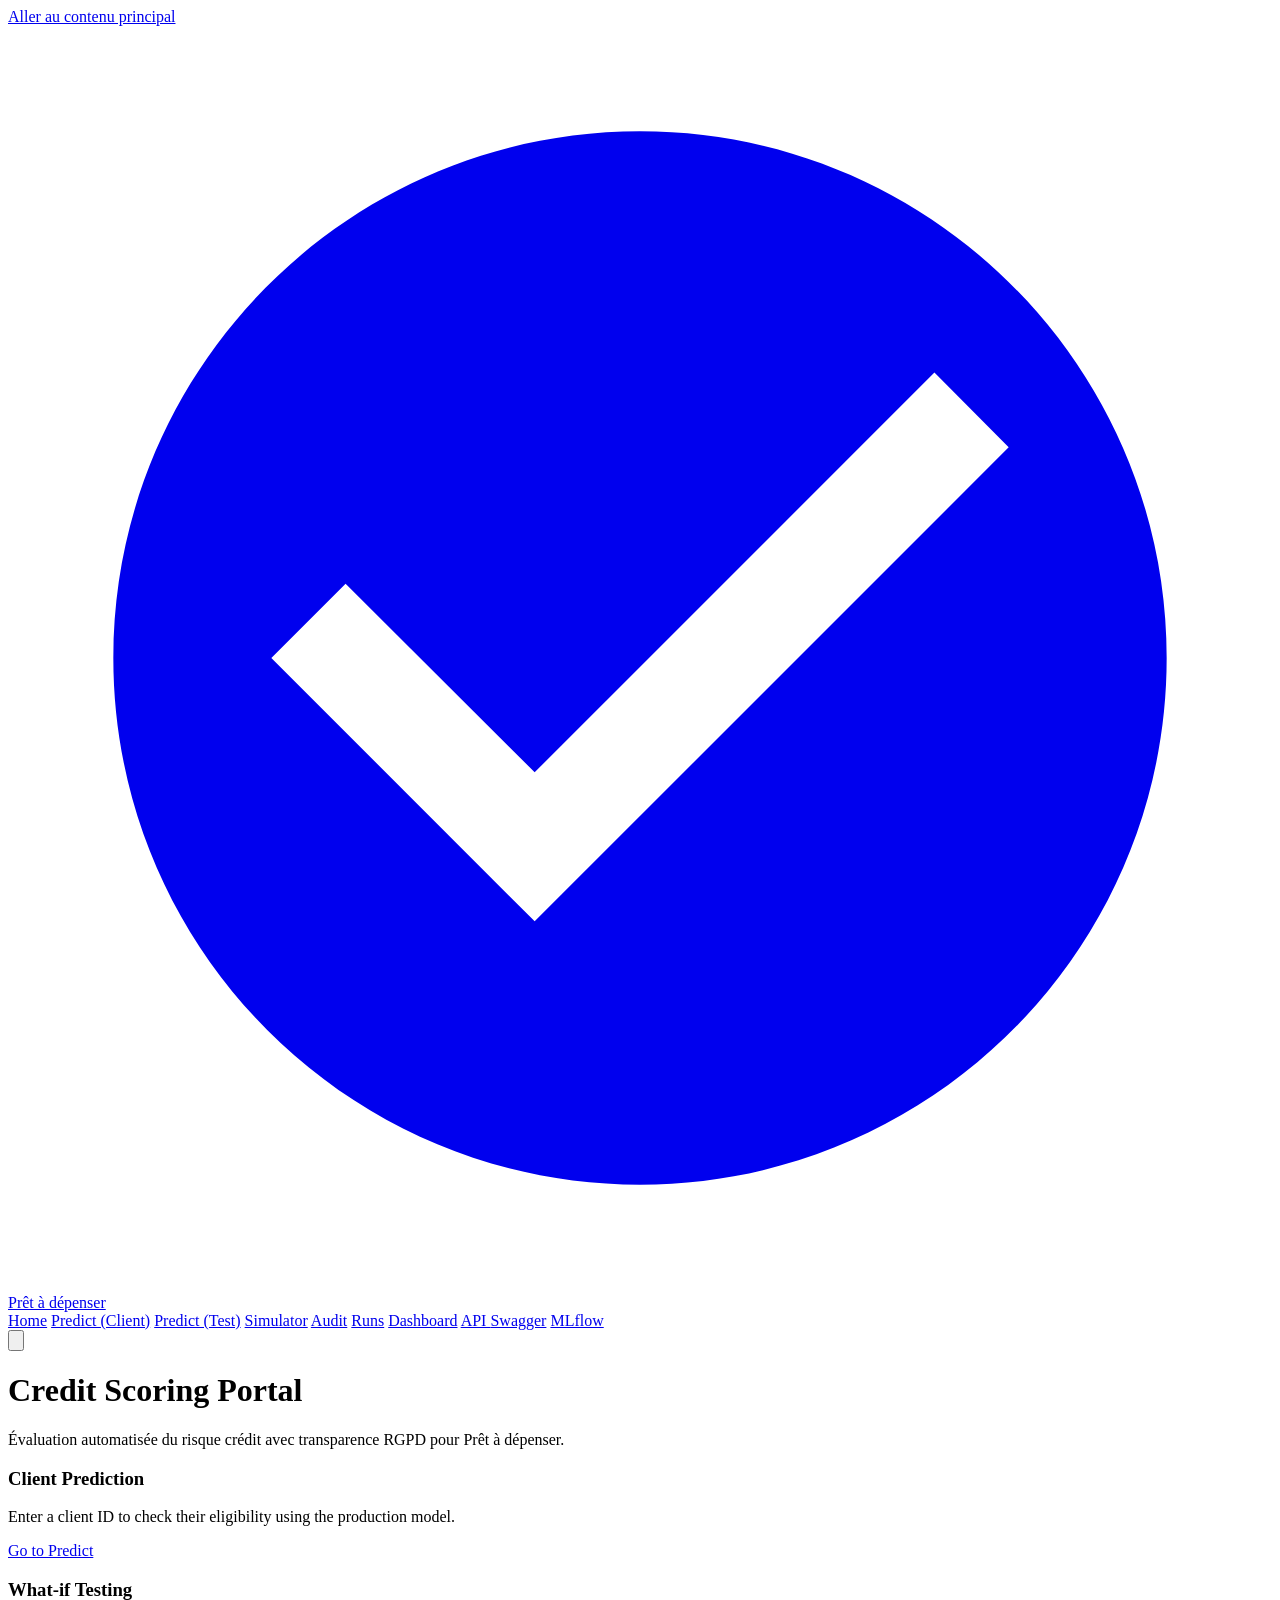
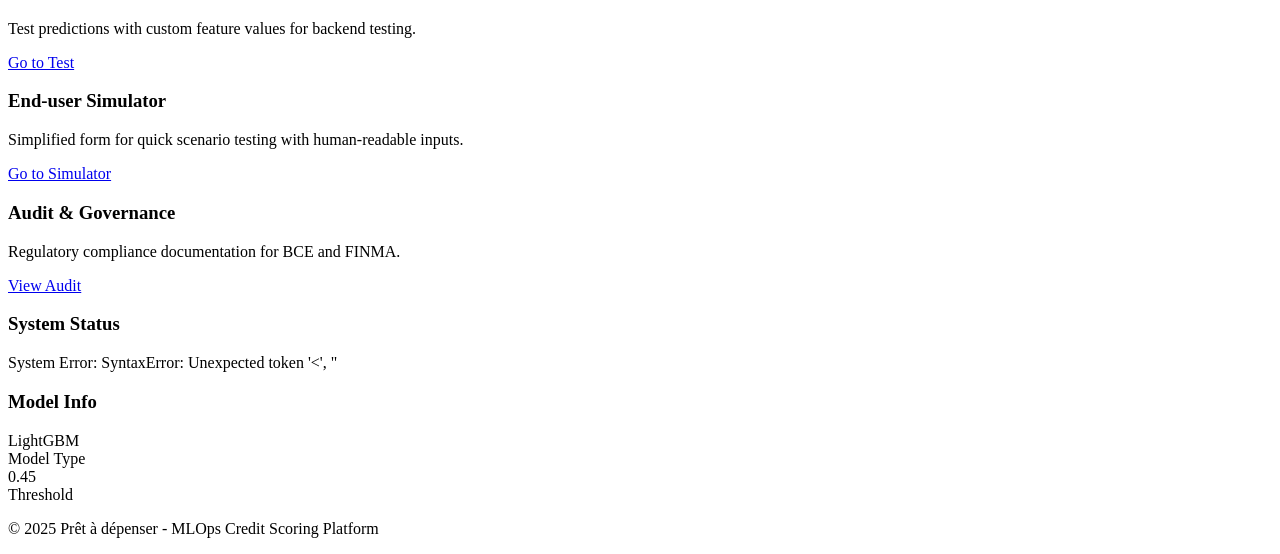
==== app/templates/index.html @ f9742ac2 "feat: Add Evidently data drift report + production model updates" ====
<!DOCTYPE html>
<html lang="fr">
<head>
    <meta charset="UTF-8">
    <meta name="viewport" content="width=device-width, initial-scale=1.0">
    <title>Credit Scoring - Prêt à dépenser | Home</title>
    <meta name="description" content="Tableau de bord MLOps pour l'évaluation du risque crédit">
    
    <!-- Modular CSS Architecture -->
    <link rel="stylesheet" href="/static/styles/variables.css">
    <link rel="stylesheet" href="/static/styles/base.css">
    <link rel="stylesheet" href="/static/styles/layout.css">
    <link rel="stylesheet" href="/static/styles/header.css">
    <link rel="stylesheet" href="/static/styles/footer.css">
    <link rel="stylesheet" href="/static/styles/components.css">
    <link rel="stylesheet" href="/static/styles/responsive.css">
</head>
<body>
    <a href="#main-content" class="skip-link">Aller au contenu principal</a>
    
    <div class="app-wrapper">
        <!-- Header -->
        <header>
            <div class="container">
                <nav>
                    <a href="/" class="logo">
                        <svg class="logo-icon" viewBox="0 0 24 24" fill="currentColor">
                            <path d="M12 2C6.48 2 2 6.48 2 12s4.48 10 10 10 10-4.48 10-10S17.52 2 12 2zm-2 15l-5-5 1.41-1.41L10 14.17l7.59-7.59L19 8l-9 9z"/>
                        </svg>
                        Prêt à dépenser
                    </a>
                    <div class="nav-links">
                        <a href="/" class="active">Home</a>
                        <a href="/predict">Predict (Client)</a>
                        <a href="/predict-test">Predict (Test)</a>
                        <a href="/simulator">Simulator</a>
                        <a href="/audit">Audit</a>
                        <span class="nav-divider"></span>
                        <a href="/runs">Runs</a>
                        <a href="/dashboard">Dashboard</a>
                        <span class="nav-divider"></span>
                        <a href="/api/docs" target="_blank">API <span class="nav-badge">Swagger</span></a>
                        <a href="/mlflow/" target="_blank">MLflow</a>
                    </div>
                    <button class="menu-toggle" onclick="toggleMobileMenu()" aria-label="Menu">
                        <svg viewBox="0 0 24 24" fill="none" stroke="currentColor" stroke-width="2">
                            <line x1="3" y1="12" x2="21" y2="12"></line>
                            <line x1="3" y1="6" x2="21" y2="6"></line>
                            <line x1="3" y1="18" x2="21" y2="18"></line>
                        </svg>
                    </button>
                </nav>
            </div>
        </header>

        <!-- Main Content -->
        <main id="main-content" class="main-content">
            <div class="container">
                <div class="section">
                    <h1>Credit Scoring Portal</h1>
                    <p>Évaluation automatisée du risque crédit avec transparence RGPD pour Prêt à dépenser.</p>
                </div>

                <div class="grid grid-auto">
                    <div class="card">
                        <h3>Client Prediction</h3>
                        <p>Enter a client ID to check their eligibility using the production model.</p>
                        <a href="/predict" class="btn btn-primary">Go to Predict</a>
                    </div>
                    <div class="card">
                        <h3>What-if Testing</h3>
                        <p>Test predictions with custom feature values for backend testing.</p>
                        <a href="/predict-test" class="btn btn-primary">Go to Test</a>
                    </div>
                    <div class="card">
                        <h3>End-user Simulator</h3>
                        <p>Simplified form for quick scenario testing with human-readable inputs.</p>
                        <a href="/simulator" class="btn btn-primary">Go to Simulator</a>
                    </div>
                    <div class="card">
                        <h3>Audit & Governance</h3>
                        <p>Regulatory compliance documentation for BCE and FINMA.</p>
                        <a href="/audit" class="btn btn-success">View Audit</a>
                    </div>
                </div>

                <div class="grid grid-2 mt-xl">
                    <div class="card">
                        <h3>System Status</h3>
                        <div id="status-container">
                            <div class="alert alert-info">Checking system status...</div>
                        </div>
                    </div>
                    <div class="card">
                        <h3>Model Info</h3>
                        <div class="grid grid-2 gap-md">
                            <div class="metric-box">
                                <div class="metric-value" id="model-type">LightGBM</div>
                                <div class="metric-label">Model Type</div>
                            </div>
                            <div class="metric-box">
                                <div class="metric-value" id="model-threshold">0.45</div>
                                <div class="metric-label">Threshold</div>
                            </div>
                        </div>
                    </div>
                </div>
            </div>
        </main>

        <!-- Footer -->
        <footer>
            <div class="container">
                <div class="footer-simple">
                    <p>&copy; 2025 Prêt à dépenser - MLOps Credit Scoring Platform</p>
                </div>
            </div>
        </footer>
    </div>

    <script>
        // Check system health
        fetch('/health')
            .then(r => r.json())
            .then(data => {
                document.getElementById('status-container').innerHTML = 
                    '<div class="alert alert-success">System Status: ' + data.status + '</div>';
            })
            .catch(err => {
                document.getElementById('status-container').innerHTML = 
                    '<div class="alert alert-danger">System Error: ' + err + '</div>';
            });
        
        // Load model info
        fetch('/api/audit/model-governance')
            .then(r => r.json())
            .then(data => {
                if (data.model_identification) {
                    document.getElementById('model-type').textContent = data.model_identification.type || 'LightGBM';
                }
                if (data.performance_metrics) {
                    document.getElementById('model-threshold').textContent = 
                        data.performance_metrics.optimal_threshold?.toFixed(2) || '0.45';
                }
            })
            .catch(console.error);
        
        function toggleMobileMenu() {
            document.querySelector('.nav-links').classList.toggle('active');
        }
    </script>
</body>
</html>
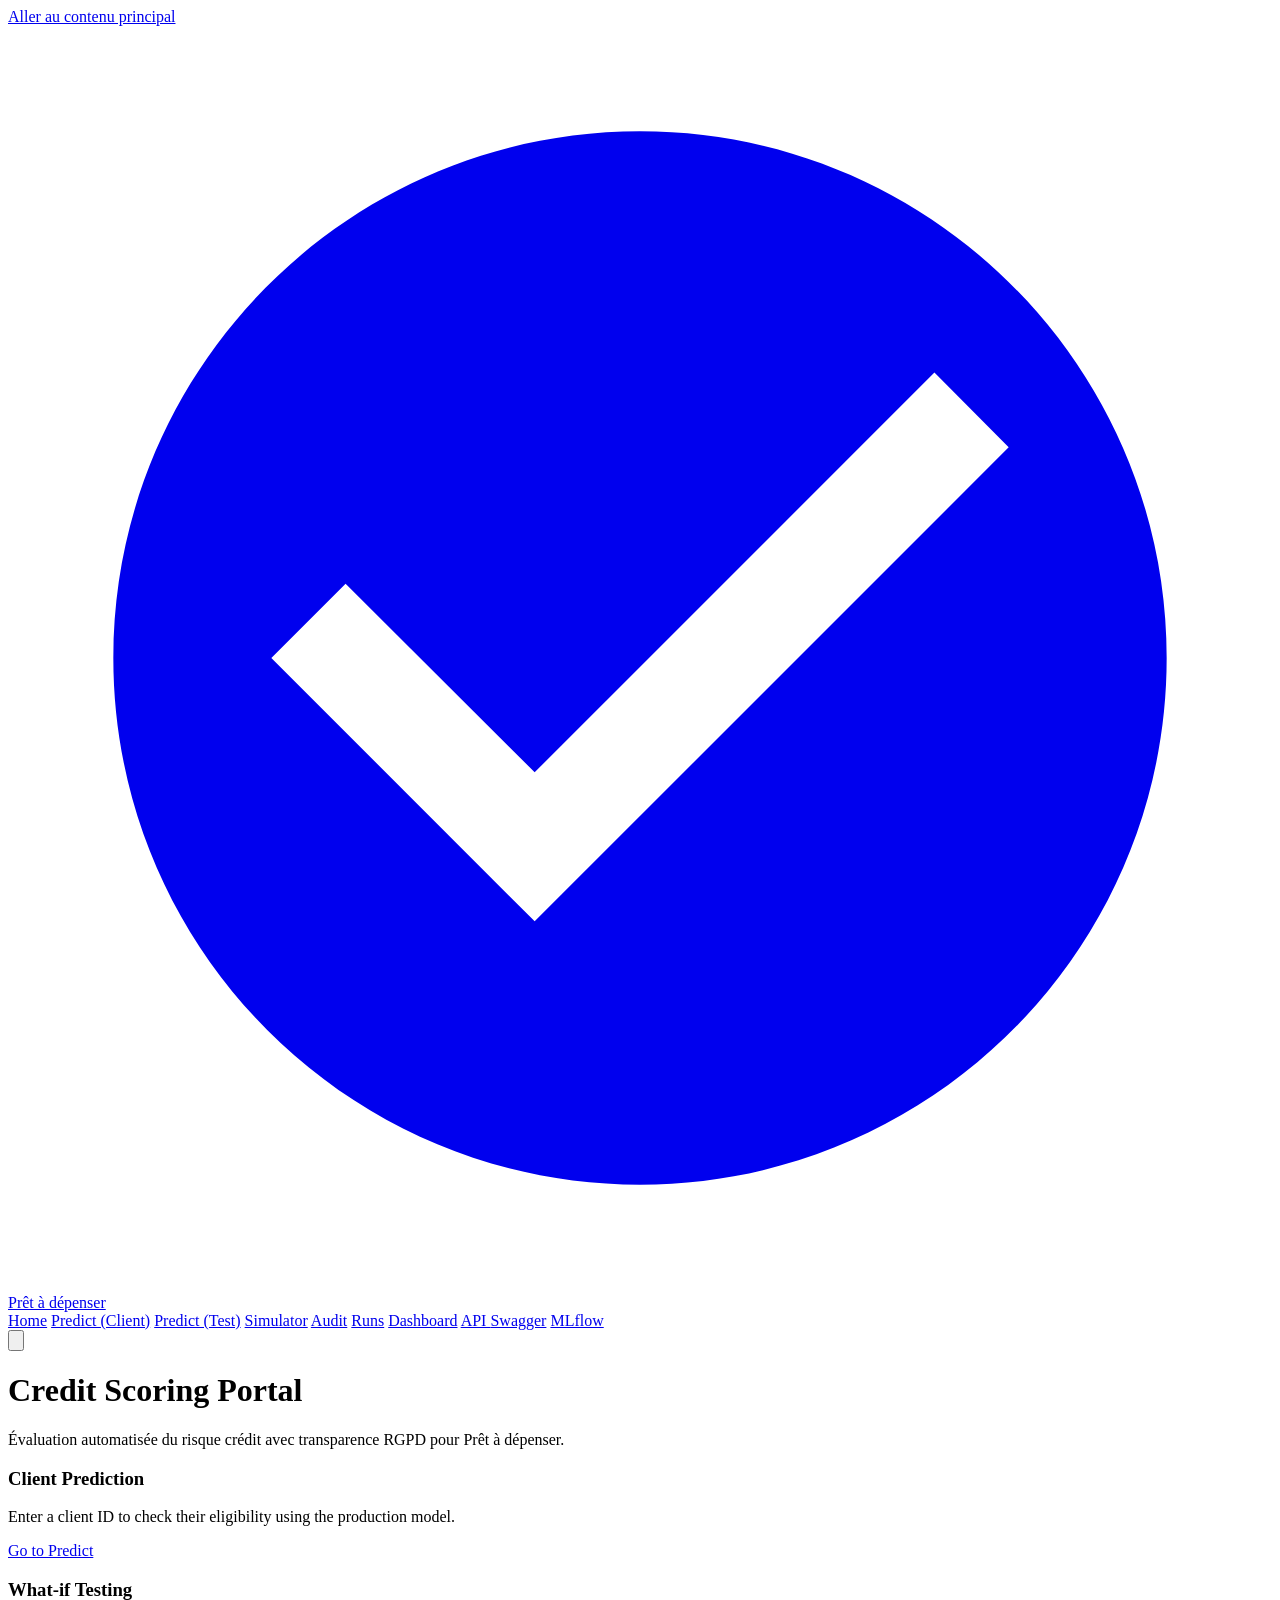
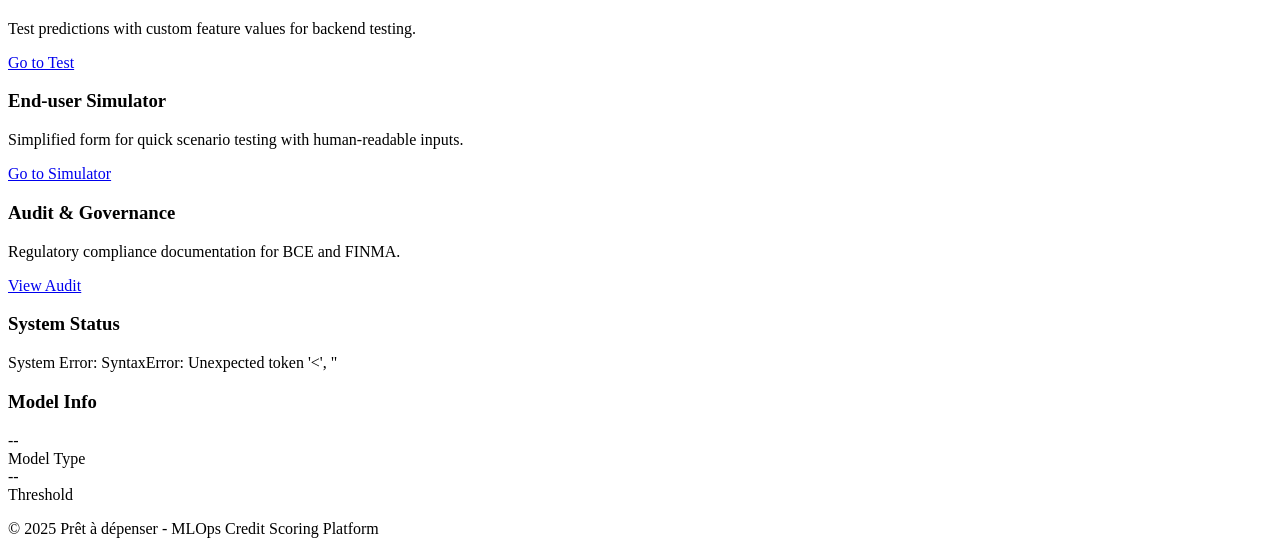
==== commit 0f5671b6: "feat: Add DB-backed audit artifacts with auto-sync on startup - Fix audit.html: Standard navigation " ====
--- a/app/templates/index.html
+++ b/app/templates/index.html
@@ -95,11 +95,11 @@
                         <h3>Model Info</h3>
                         <div class="grid grid-2 gap-md">
                             <div class="metric-box">
-                                <div class="metric-value" id="model-type">LightGBM</div>
+                                <div class="metric-value" id="model-type">--</div>
                                 <div class="metric-label">Model Type</div>
                             </div>
                             <div class="metric-box">
-                                <div class="metric-value" id="model-threshold">0.45</div>
+                                <div class="metric-value" id="model-threshold">--</div>
                                 <div class="metric-label">Threshold</div>
                             </div>
                         </div>
@@ -136,11 +136,11 @@
             .then(r => r.json())
             .then(data => {
                 if (data.model_identification) {
-                    document.getElementById('model-type').textContent = data.model_identification.type || 'LightGBM';
+                    document.getElementById('model-type').textContent = data.model_identification.model_type || '--';
                 }
                 if (data.performance_metrics) {
                     document.getElementById('model-threshold').textContent = 
-                        data.performance_metrics.optimal_threshold?.toFixed(2) || '0.45';
+                        data.performance_metrics.optimal_threshold !== undefined ? data.performance_metrics.optimal_threshold.toFixed(2) : '--';
                 }
             })
             .catch(console.error);
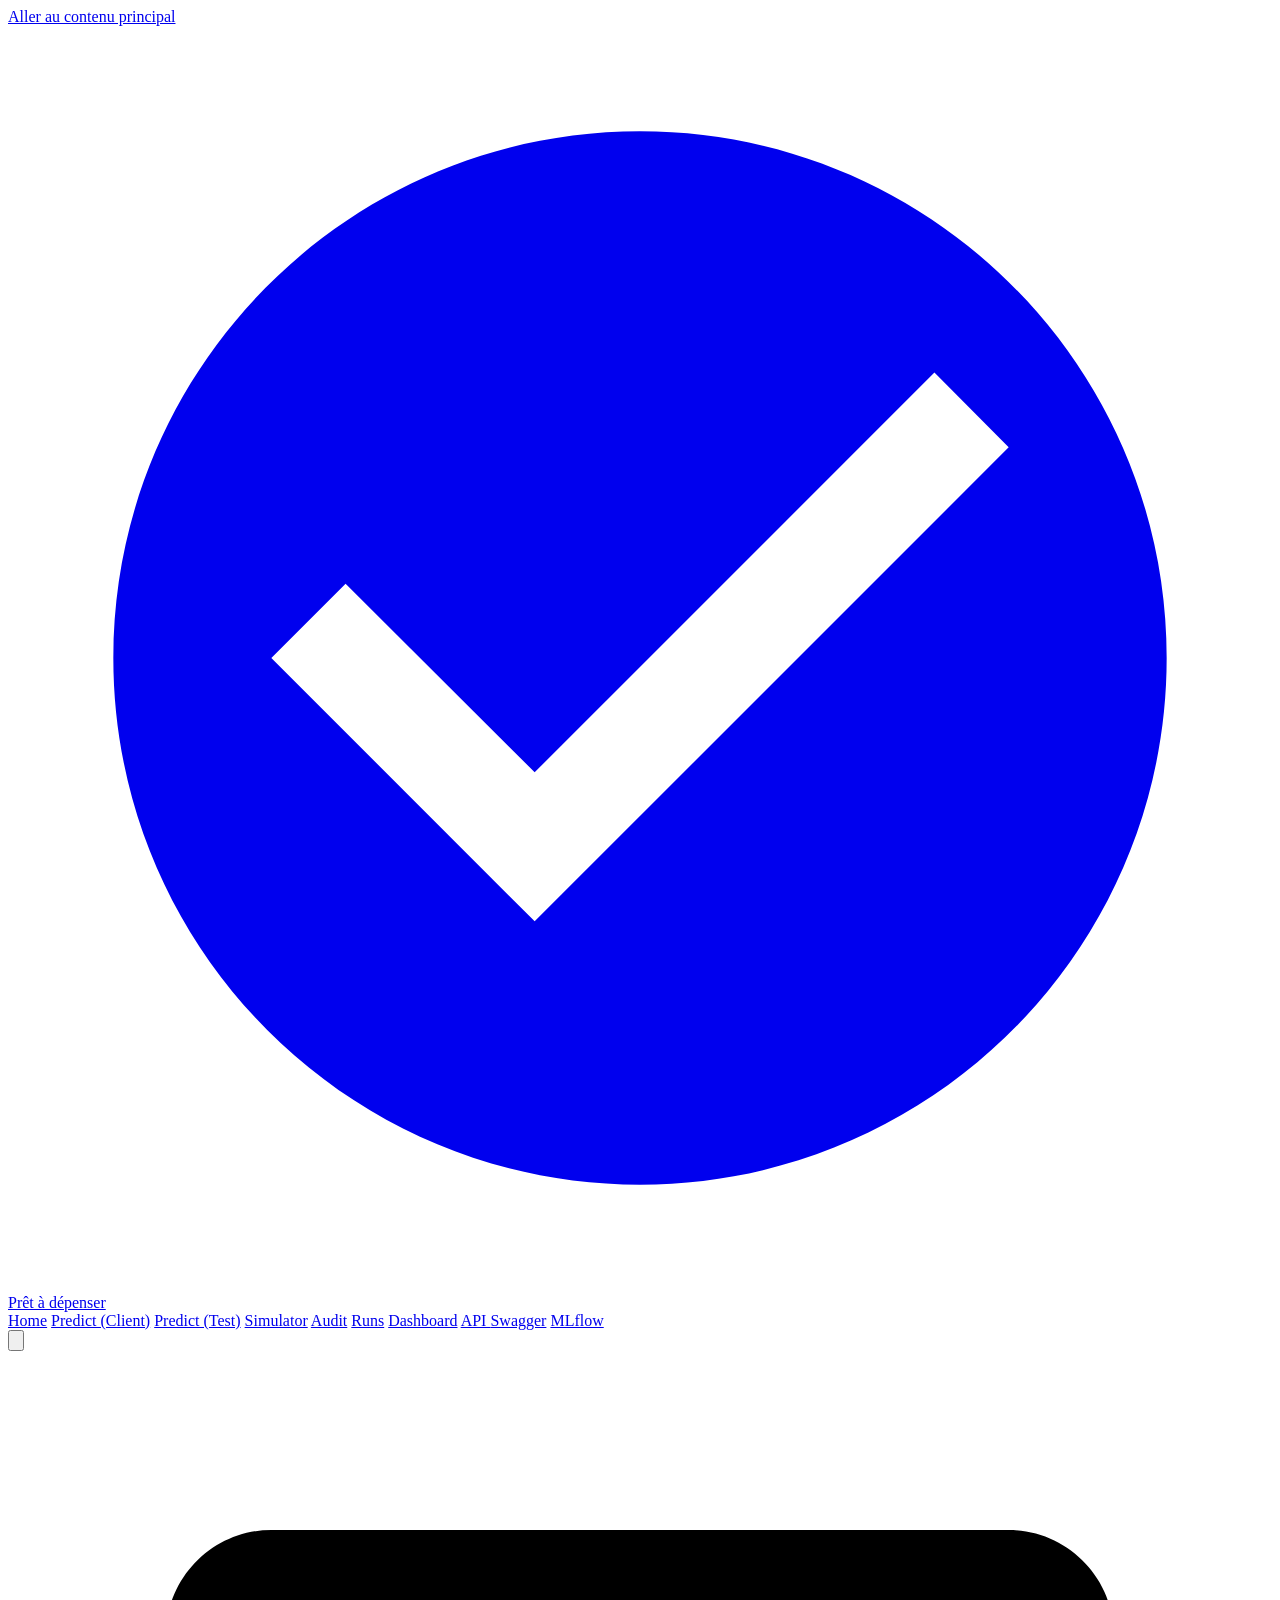
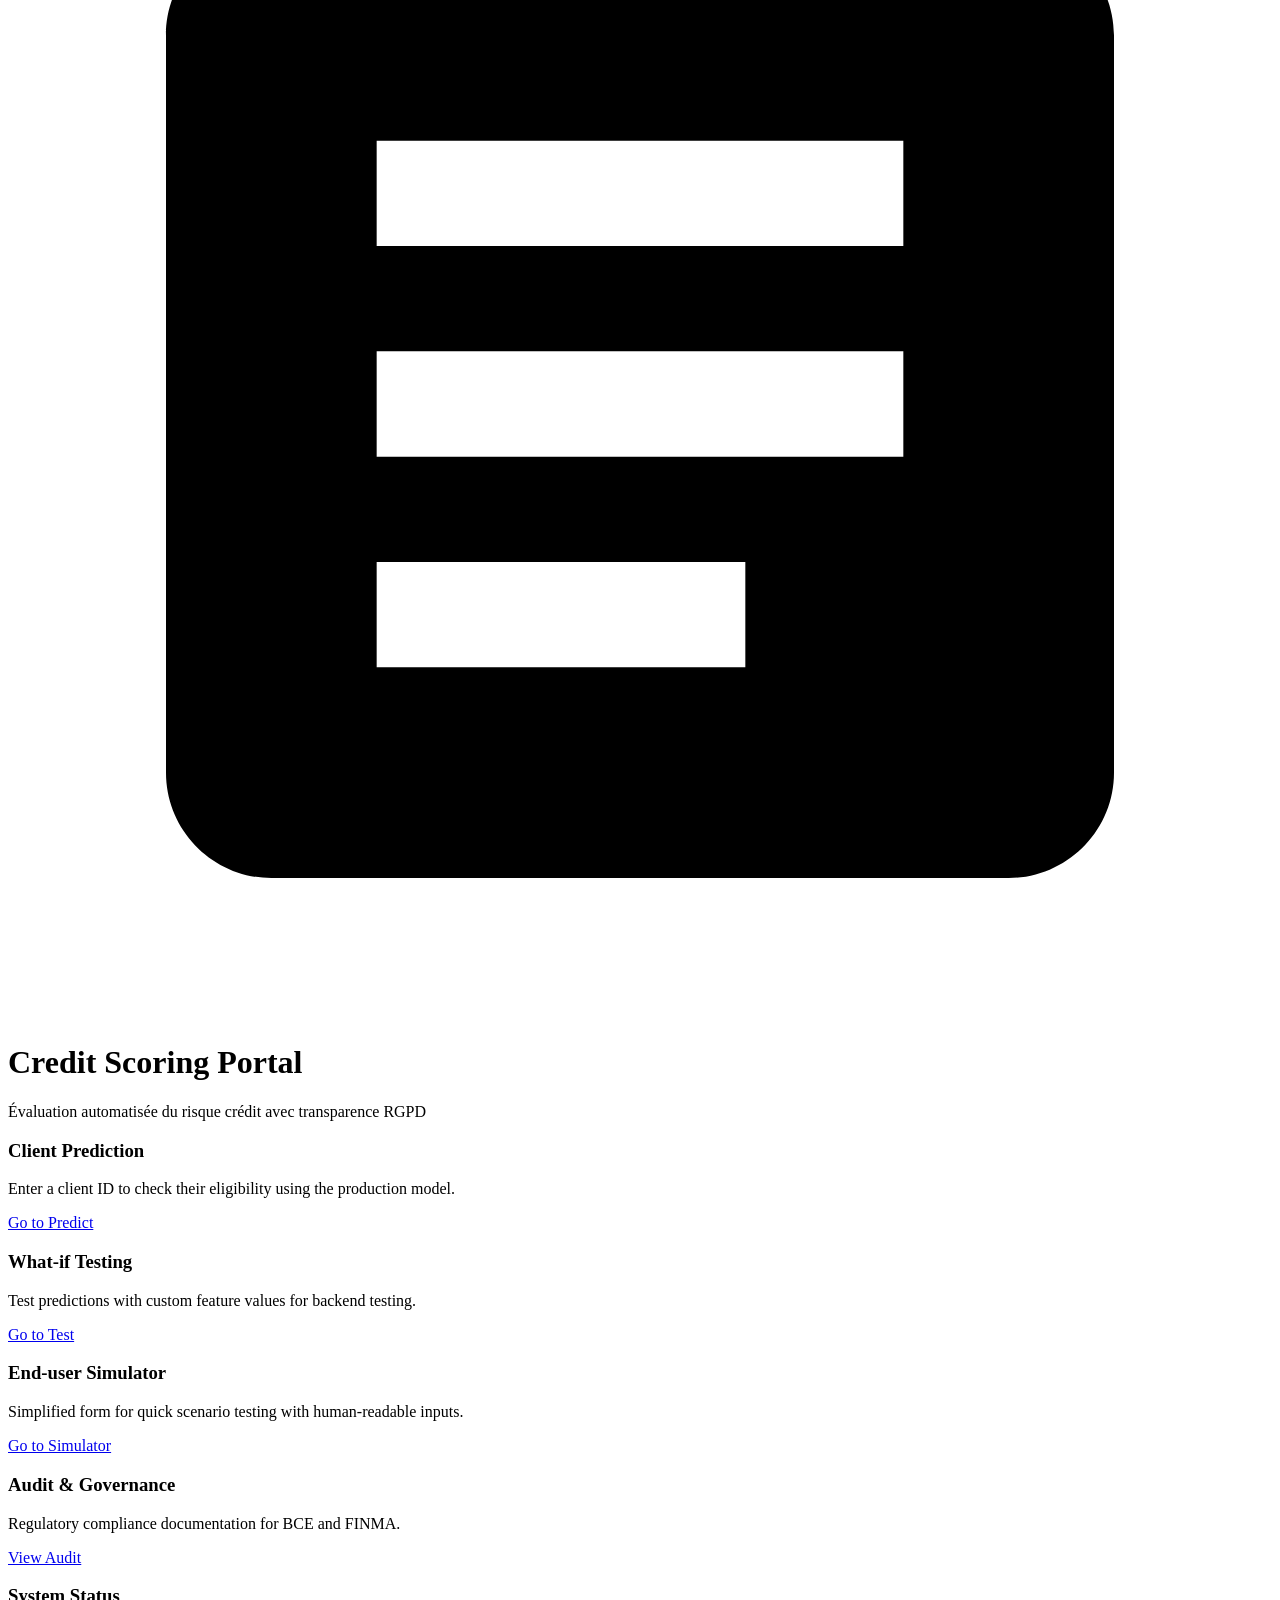
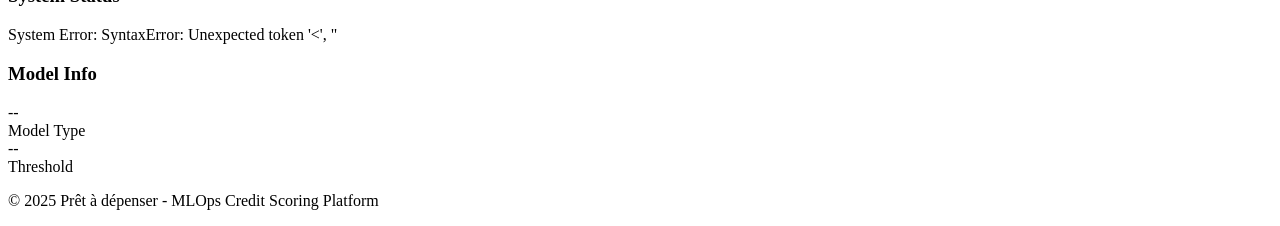
==== commit c3ba42e6: "feat: Add consistent page-banner headers across all pages - Add .page-banner component to components" ====
--- a/app/templates/index.html
+++ b/app/templates/index.html
@@ -53,14 +53,24 @@
             </div>
         </header>
 
+        <!-- Page Banner -->
+        <div class="page-banner">
+            <div class="container">
+                <div>
+                    <h1>
+                        <svg class="banner-icon" viewBox="0 0 24 24" fill="currentColor">
+                            <path d="M19 3H5c-1.1 0-2 .9-2 2v14c0 1.1.9 2 2 2h14c1.1 0 2-.9 2-2V5c0-1.1-.9-2-2-2zm-5 14H7v-2h7v2zm3-4H7v-2h10v2zm0-4H7V7h10v2z"/>
+                        </svg>
+                        Credit Scoring Portal
+                    </h1>
+                    <p>Évaluation automatisée du risque crédit avec transparence RGPD</p>
+                </div>
+            </div>
+        </div>
+
         <!-- Main Content -->
         <main id="main-content" class="main-content">
             <div class="container">
-                <div class="section">
-                    <h1>Credit Scoring Portal</h1>
-                    <p>Évaluation automatisée du risque crédit avec transparence RGPD pour Prêt à dépenser.</p>
-                </div>
-
                 <div class="grid grid-auto">
                     <div class="card">
                         <h3>Client Prediction</h3>
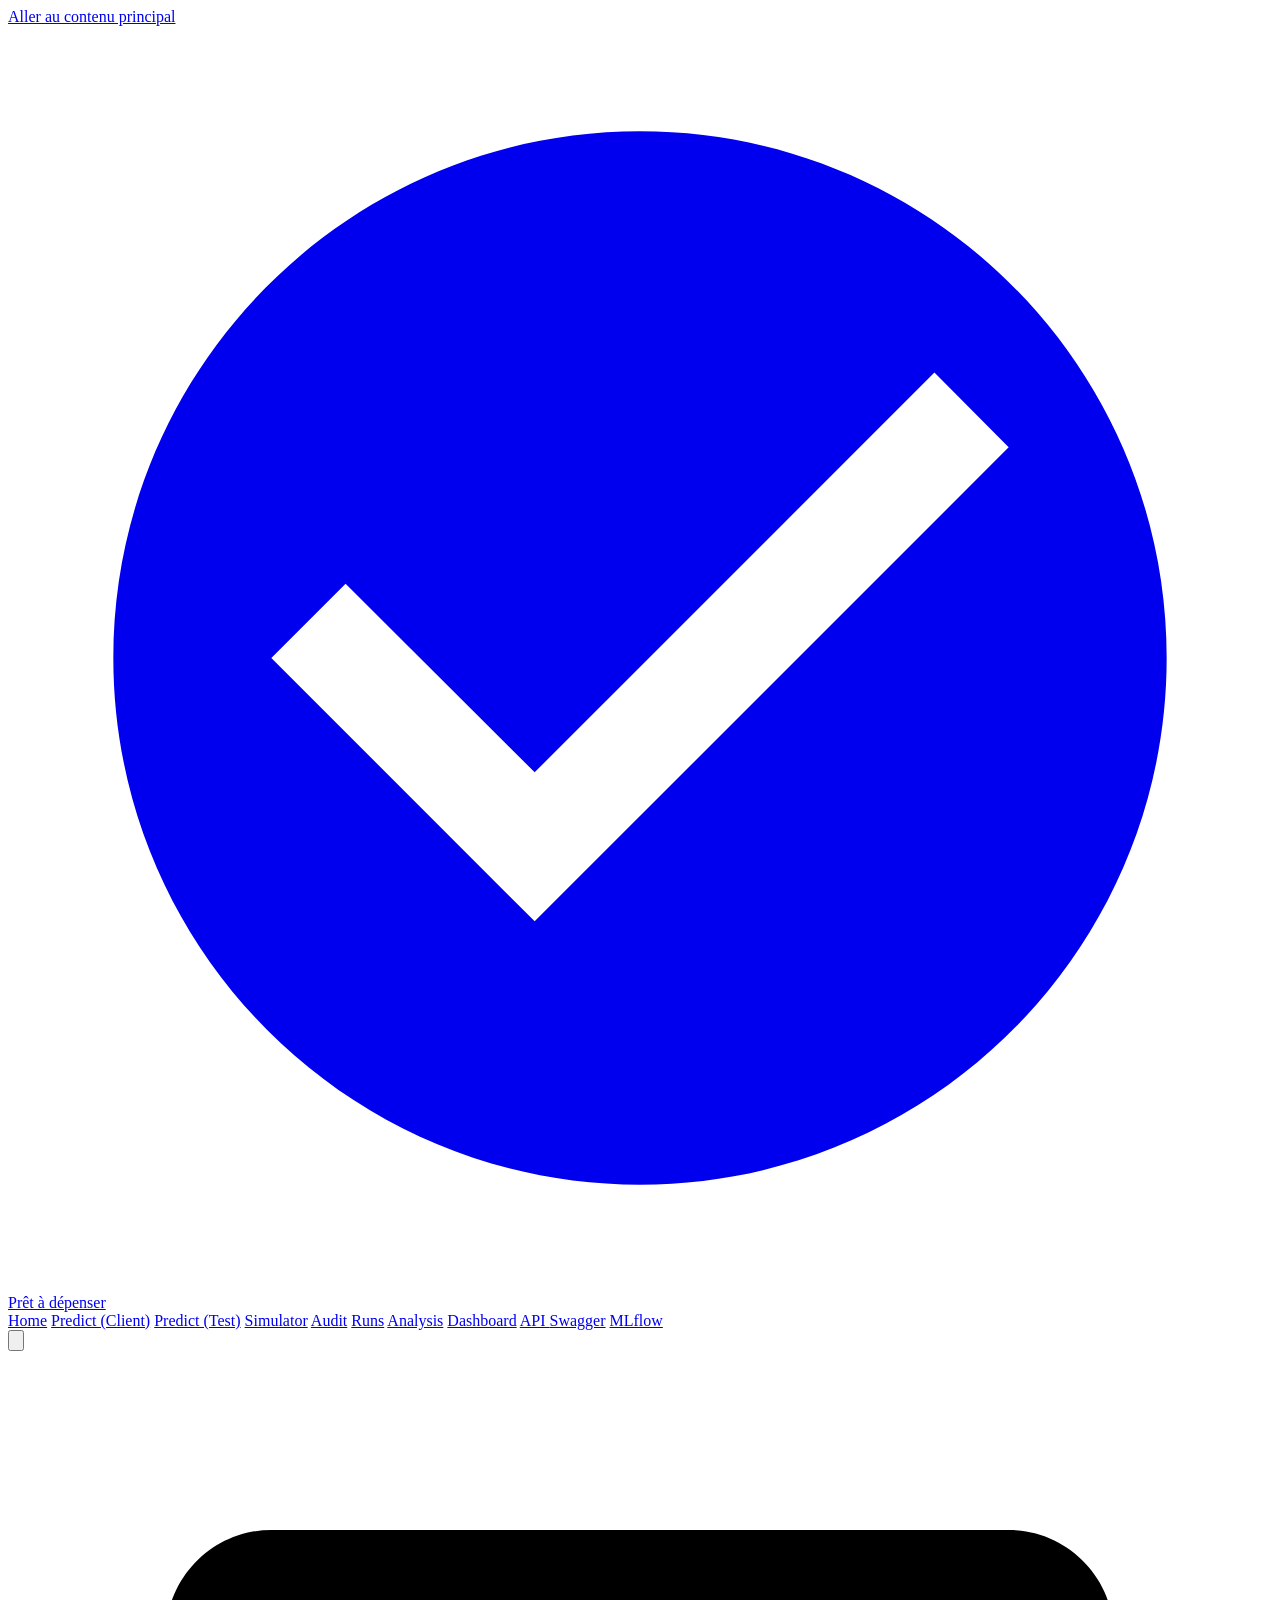
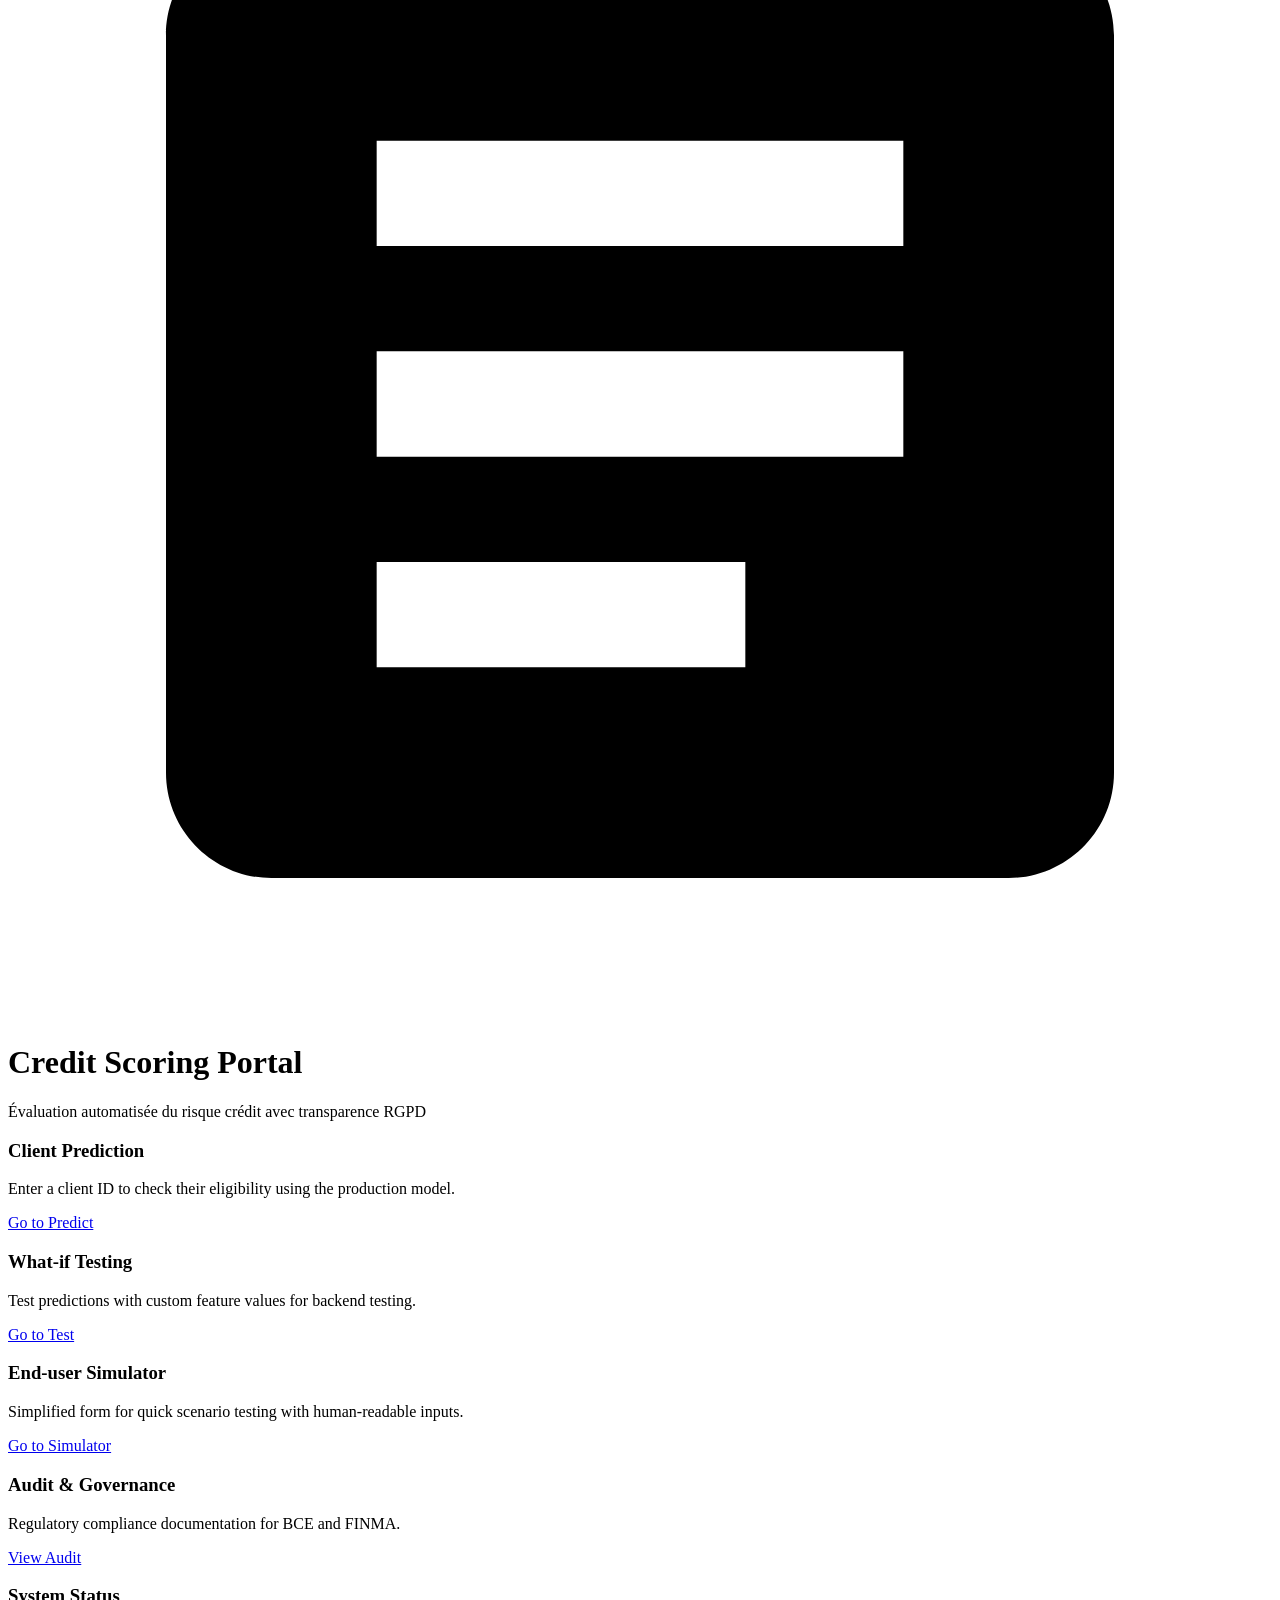
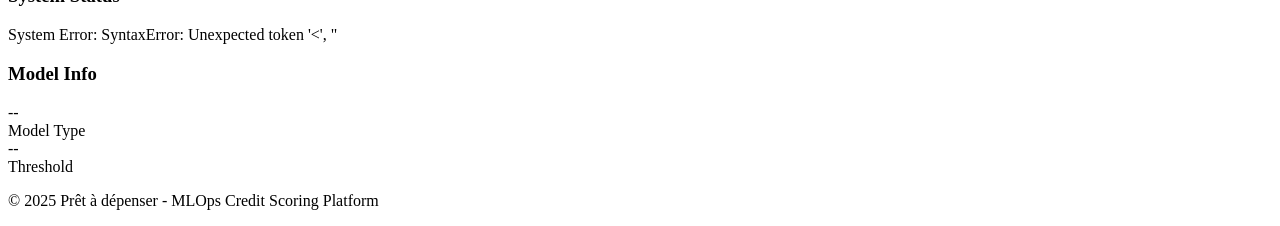
==== commit 285fbbbe: "feat(dashboard): Add client analysis page with gauge, comparison, bi-variate graphs and filters - Ad" ====
--- a/app/templates/index.html
+++ b/app/templates/index.html
@@ -37,6 +37,7 @@
                         <a href="/audit">Audit</a>
                         <span class="nav-divider"></span>
                         <a href="/runs">Runs</a>
+                        <a href="/analysis">Analysis</a>
                         <a href="/dashboard">Dashboard</a>
                         <span class="nav-divider"></span>
                         <a href="/api/docs" target="_blank">API <span class="nav-badge">Swagger</span></a>
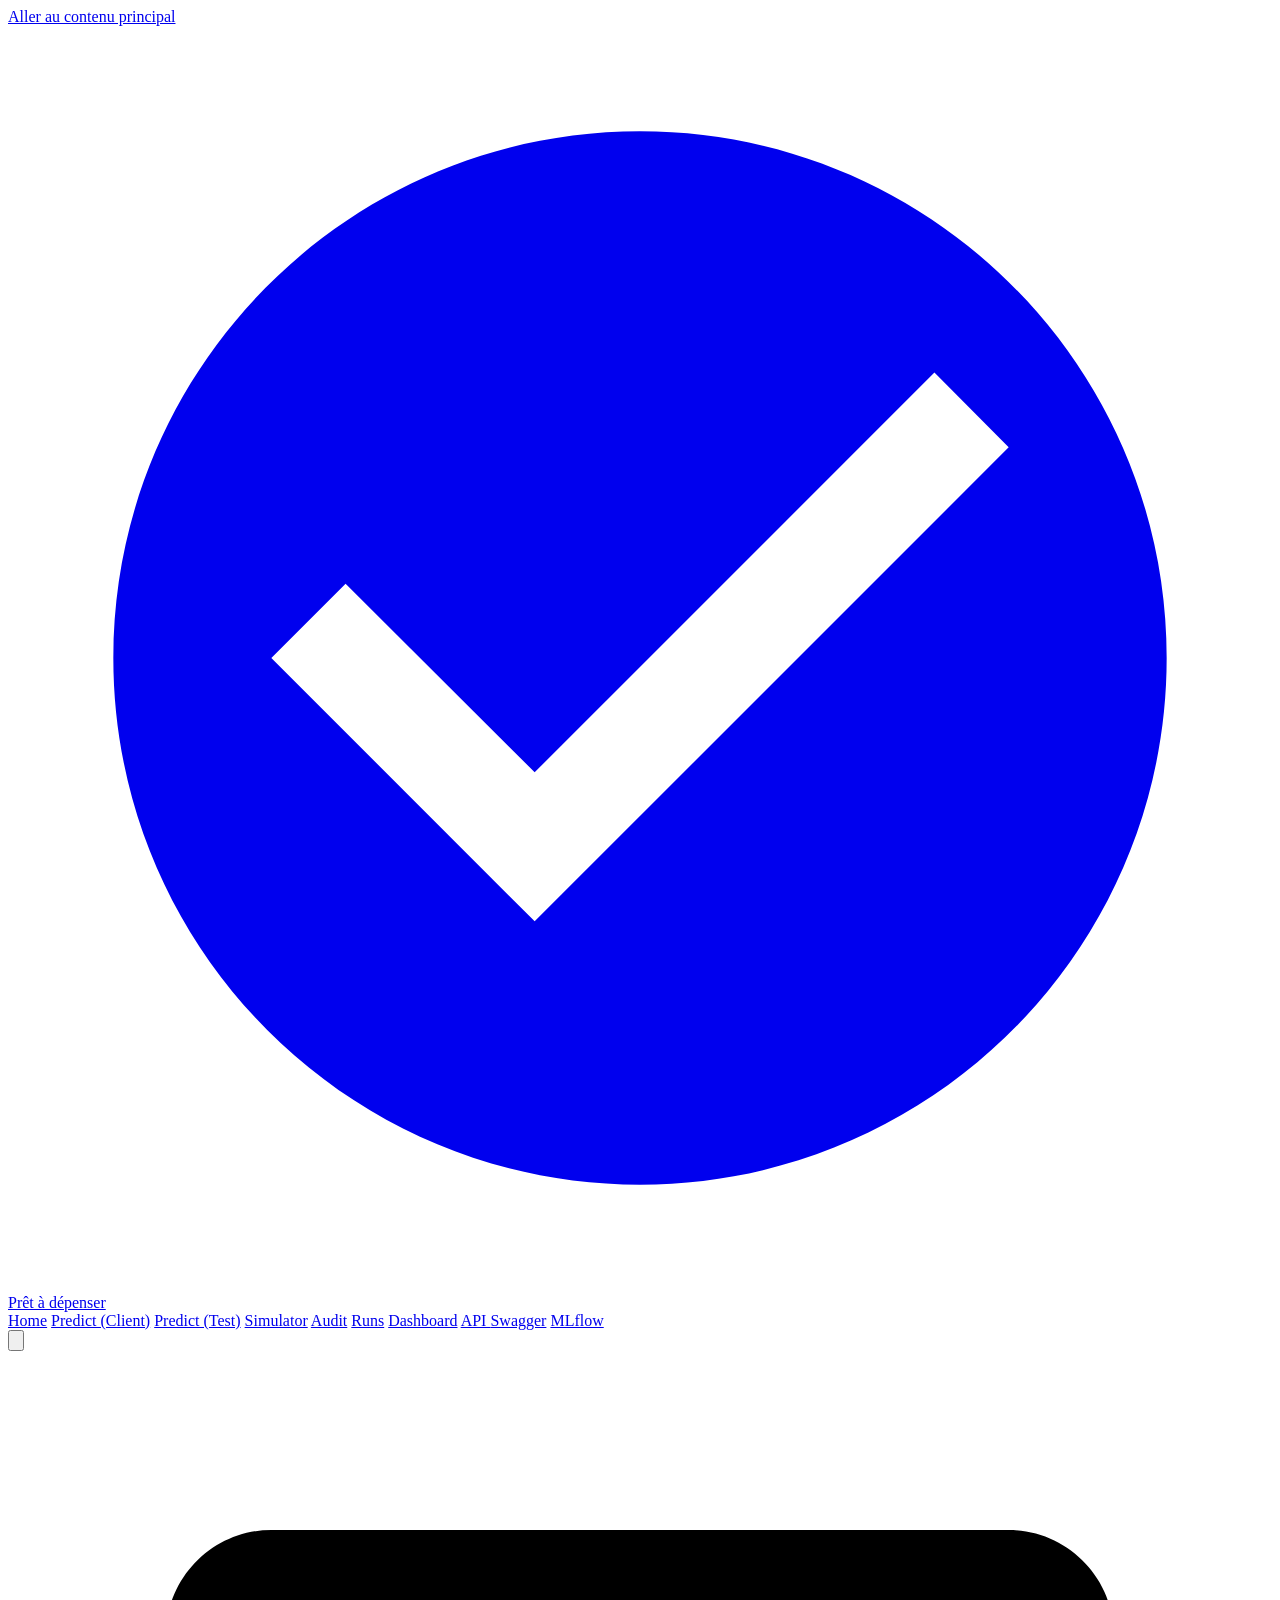
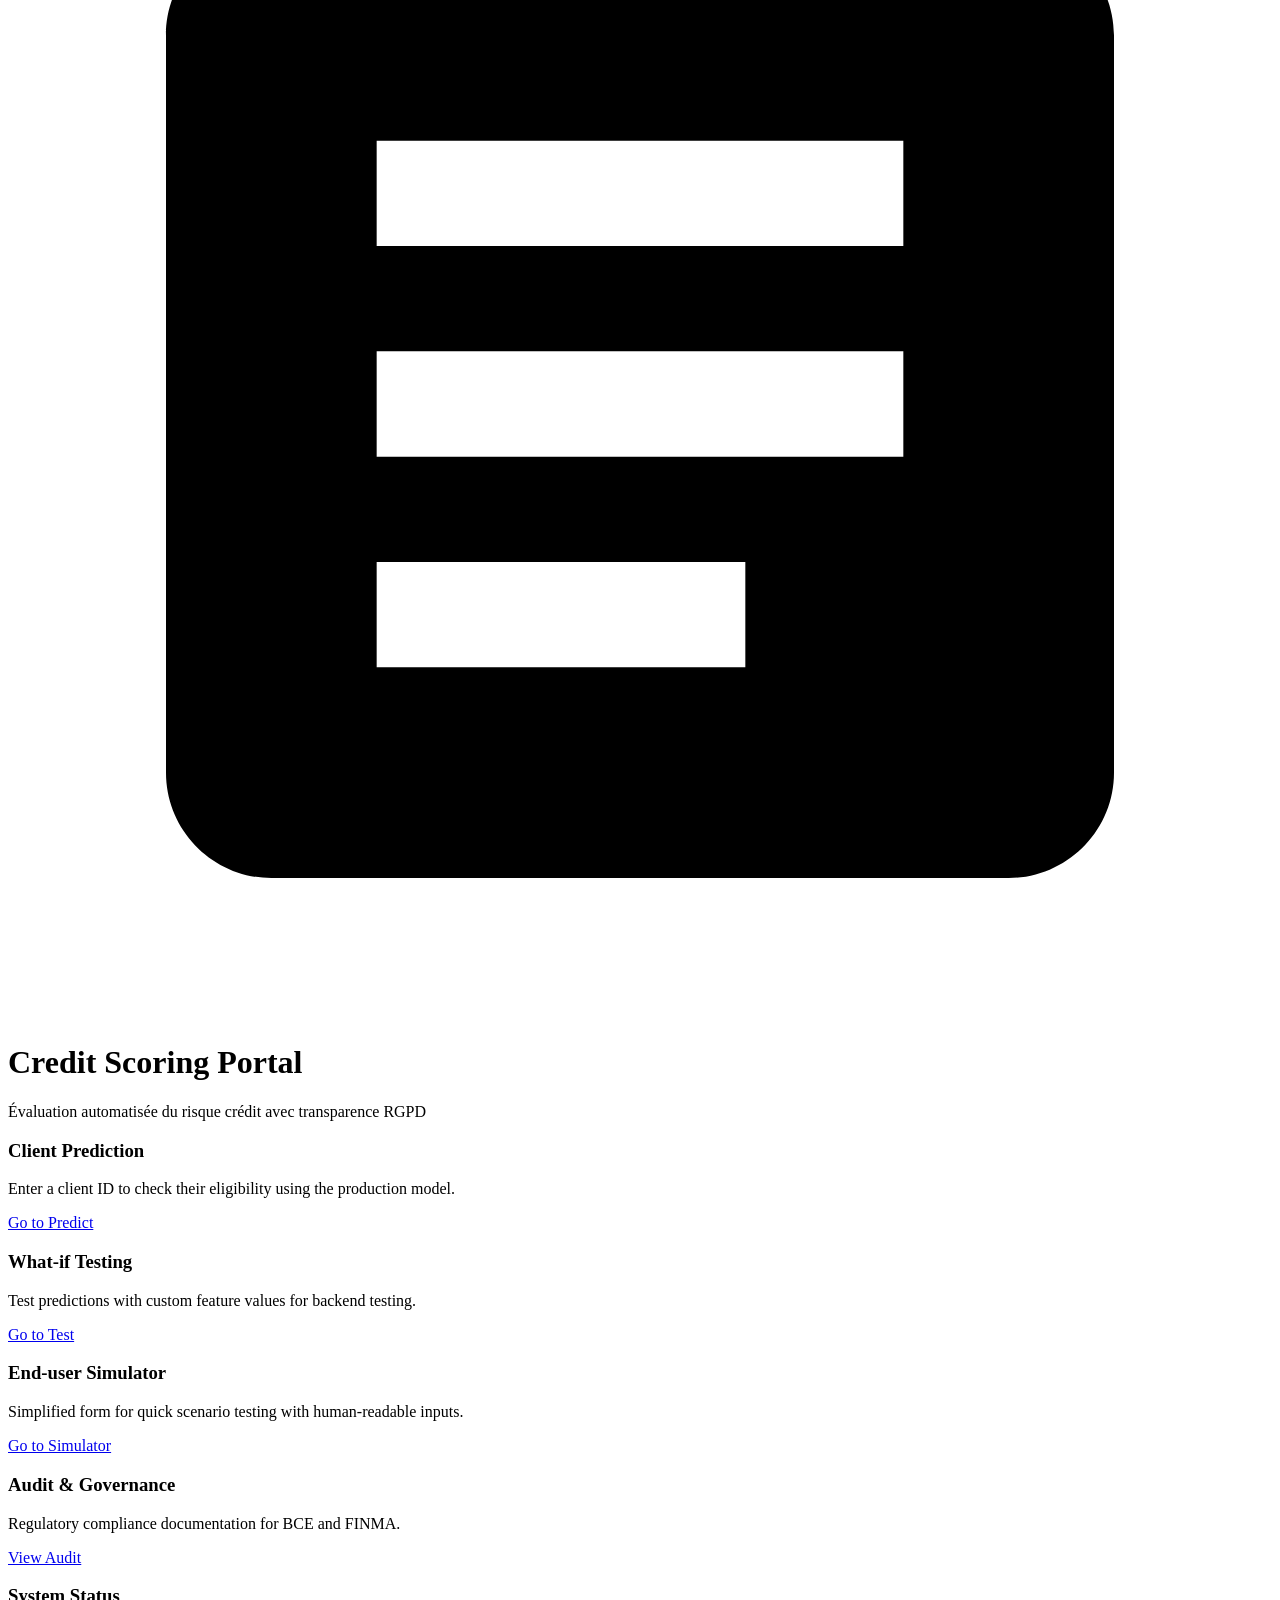
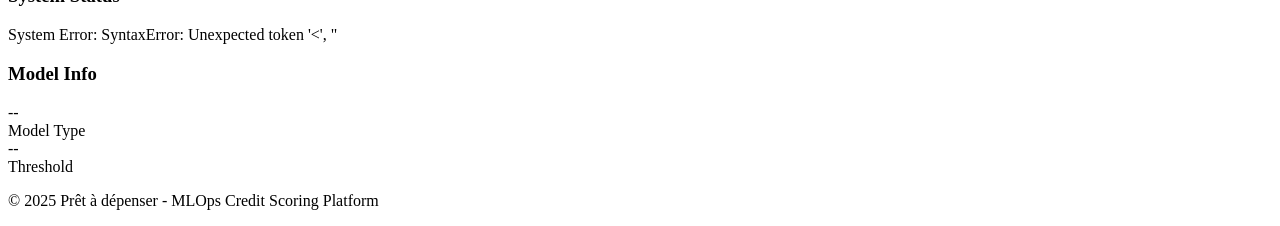
==== commit 16b9b0c3: "refactor: Integrate all analysis features into predict.html page - Remove separate /analysis page an" ====
--- a/app/templates/index.html
+++ b/app/templates/index.html
@@ -37,7 +37,6 @@
                         <a href="/audit">Audit</a>
                         <span class="nav-divider"></span>
                         <a href="/runs">Runs</a>
-                        <a href="/analysis">Analysis</a>
                         <a href="/dashboard">Dashboard</a>
                         <span class="nav-divider"></span>
                         <a href="/api/docs" target="_blank">API <span class="nav-badge">Swagger</span></a>
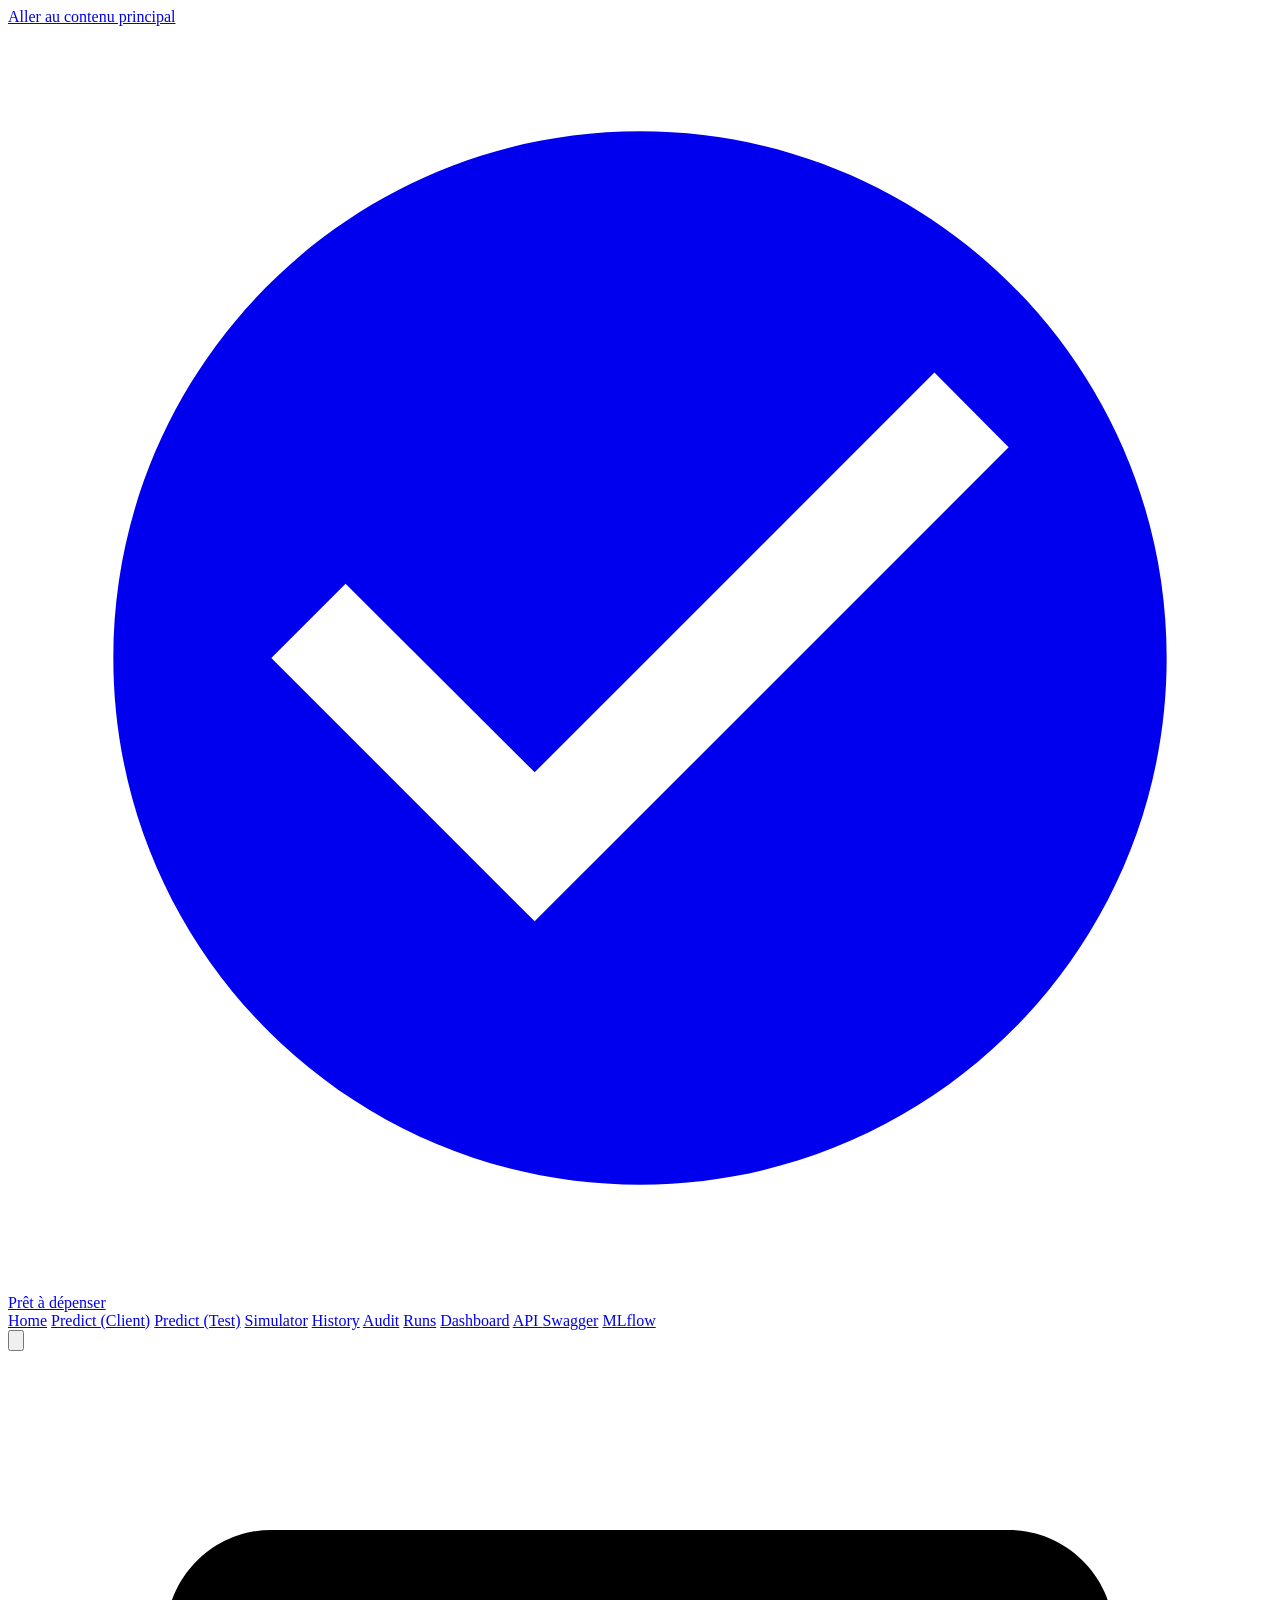
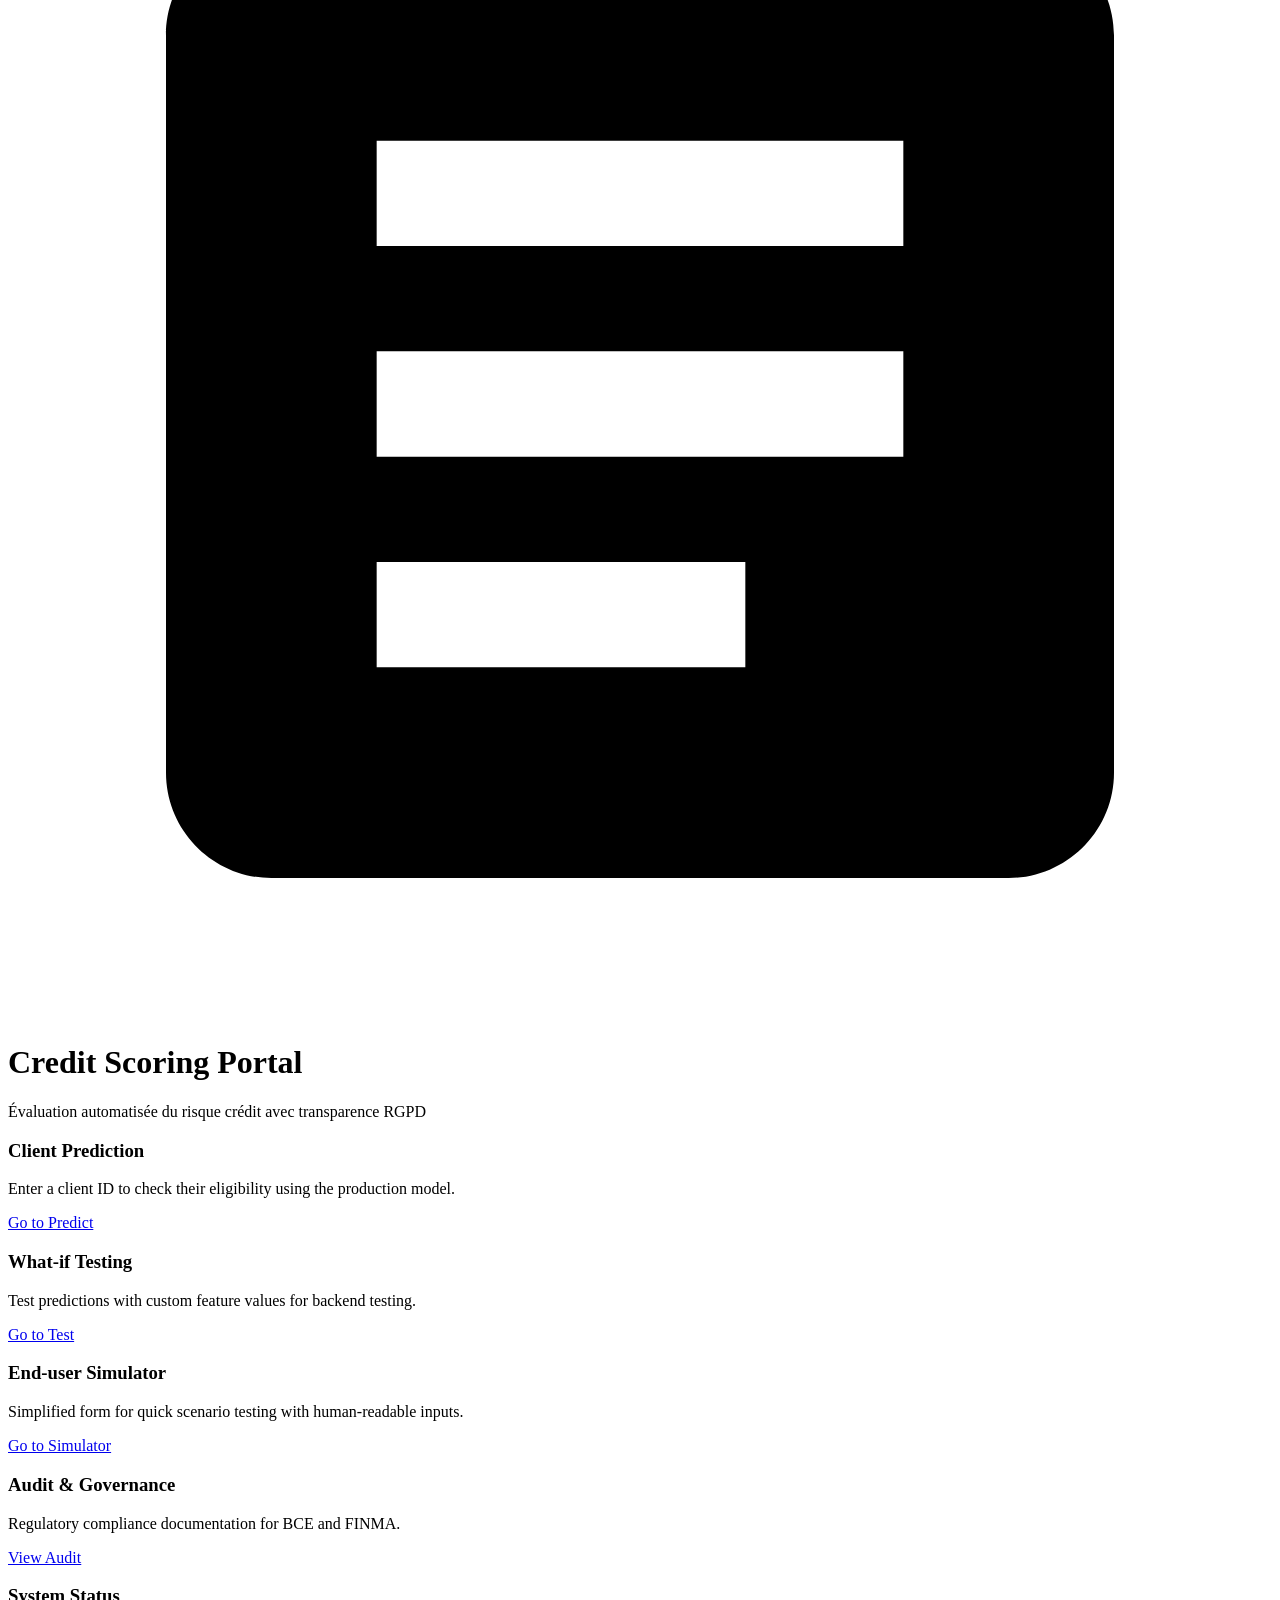
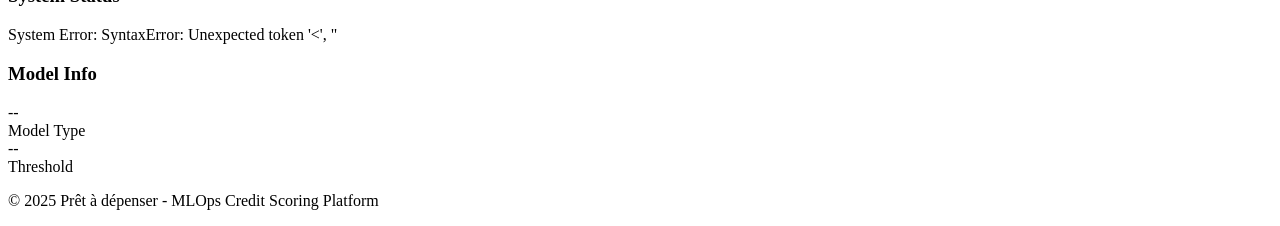
==== commit ef6faea3: "feat: Add prediction history page with search/filter functionality - New /history page with statisti" ====
--- a/app/templates/index.html
+++ b/app/templates/index.html
@@ -34,6 +34,7 @@
                         <a href="/predict">Predict (Client)</a>
                         <a href="/predict-test">Predict (Test)</a>
                         <a href="/simulator">Simulator</a>
+                        <a href="/history">History</a>
                         <a href="/audit">Audit</a>
                         <span class="nav-divider"></span>
                         <a href="/runs">Runs</a>
